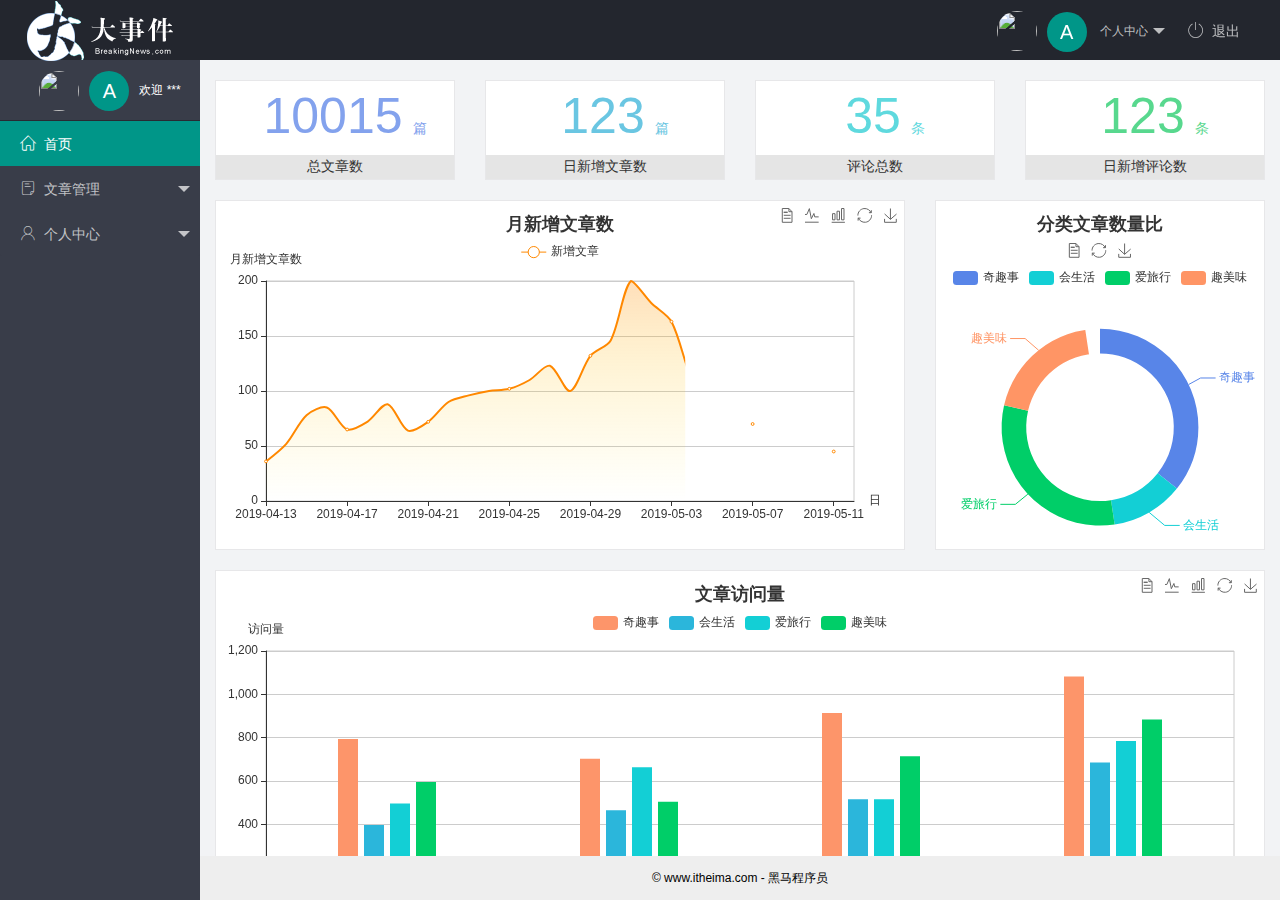
==== index.html @ 4371073e "统一整理提交的" ====
<!DOCTYPE html>
<html lang="en">

<head>
    <meta charset="UTF-8">
    <meta name="viewport" content="width=device-width, initial-scale=1.0">
    <title>后台主页</title>
    <!-- 导入 layui 的样式 -->
    <link rel="stylesheet" href="/assets/lib/layui/css/layui.css">
    <!-- 导入字体图标样式文件 -->
    <link rel="stylesheet" href="/assets/fonts/iconfont.css">
    <!-- 导入自己的样式 -->
    <link rel="stylesheet" href="/assets/css/index.css">
</head>

<body class="layui-layout-body">
    <div class="layui-layout layui-layout-admin">
        <div class="layui-header">
            <div class="layui-logo">
                <img src="/assets/images/logo.png" alt="">
            </div>
            <!-- 头部区域（可配合layui已有的水平导航） -->
            <ul class="layui-nav layui-layout-right">
                <li class="layui-nav-item">
                    <a href="javascript:;" class="useinfo">
                        <img src="http://t.cn/RCzsdCq" class="layui-nav-img"><span class="text-avatar">A</span> 个人中心
                    </a>
                    <dl class="layui-nav-child">
                        <dd><a href="/user/user_info.html" target="fm">基本资料</a></dd>
                        <dd><a href="/user/user_avatar.html" target="fm">更换头像</a></dd>
                        <dd><a href="/user/user_pwd.html" target="fm">重置密码</a></dd>
                    </dl>
                </li>
                <li class="layui-nav-item">
                    <a href="javascript:;" id="btnLogin">
                        <span class="iconfont icon-tuichu
                    "></span>退出</a>
                </li>
            </ul>
        </div>

        <div class="layui-side layui-bg-black">
            <div class="layui-side-scroll">
                <div class="useinfo">
                    <img src="http://t.cn/RCzsdCq" class="layui-nav-img"><span class="text-avatar">A</span><span id="welcome">欢迎 ***</span>
                </div>
                <!-- 左侧导航区域（可配合layui已有的垂直导航） -->
                <ul class="layui-nav layui-nav-tree" lay-shrink="all">
                    <li class="layui-nav-item layui-this">
                        <a href="/home/dashboard.html" target="fm"> <span class="iconfont icon-home
                        "></span>首页</a>
                    </li>
                    <li class="layui-nav-item ">
                        <a class="" href="javascript:;"> <span class="iconfont icon-16
                            "></span>文章管理</a>
                        <dl class="layui-nav-child">
                            <dd><a href="/article/art_cate.html" target="fm"><i class="layui-icon layui-icon-app"></i>文章类别</a></dd>
                            <dd><a href="javascript:;"><i class="layui-icon layui-icon-app"></i>文章列表</a></dd>
                            <dd><a href="javascript:;"><i class="layui-icon layui-icon-app"></i>发布文章</a></dd>
                        </dl>
                    </li>
                    <li class="layui-nav-item">
                        <a href="javascript:;"> <span class="iconfont icon-user
                            "></span>个人中心</a>
                        <dl class="layui-nav-child">
                            <dd><a href="/user/user_info.html" target="fm"><i class="layui-icon layui-icon-app"></i>基本资料</a></dd>
                            <dd><a href="/user/user_avatar.html" target="fm"><i class="layui-icon layui-icon-app"></i>更换头像</a></dd>
                            <dd><a href="/user/user_pwd.html" target="fm"><i class="layui-icon layui-icon-app"></i>重置密码</a></dd>
                        </dl>
                    </li>
                </ul>
            </div>
        </div>

        <div class="layui-body">
            <!-- 内容主体区域 -->
            <iframe name="fm" src="/home/dashboard.html" frameborder="0"></iframe>
        </div>

        <div class="layui-footer">
            <!-- 底部固定区域 -->
            © www.itheima.com - 黑马程序员
        </div>
    </div>

    <!-- 导入 layui 的js文件 -->
    <script src="/assets/lib/layui/layui.all.js"></script>
    <!-- 导入 jqyery 文件 -->
    <script src="/assets/lib/jquery.js"></script>
    <script src="/assets/js/baseAPI.js"></script>
    <!-- 导入自己的 JS 文件 -->
    <script src="/assets/js/index.js"></script>
</body>

</html>
---- assets/lib/layui/css/layui.css ----
/** layui-v2.5.5 MIT License By https://www.layui.com */
 .layui-inline,img{display:inline-block;vertical-align:middle}h1,h2,h3,h4,h5,h6{font-weight:400}.layui-edge,.layui-header,.layui-inline,.layui-main{position:relative}.layui-body,.layui-edge,.layui-elip{overflow:hidden}.layui-btn,.layui-edge,.layui-inline,img{vertical-align:middle}.layui-btn,.layui-disabled,.layui-icon,.layui-unselect{-moz-user-select:none;-webkit-user-select:none;-ms-user-select:none}.layui-elip,.layui-form-checkbox span,.layui-form-pane .layui-form-label{text-overflow:ellipsis;white-space:nowrap}.layui-breadcrumb,.layui-tree-btnGroup{visibility:hidden}blockquote,body,button,dd,div,dl,dt,form,h1,h2,h3,h4,h5,h6,input,li,ol,p,pre,td,textarea,th,ul{margin:0;padding:0;-webkit-tap-highlight-color:rgba(0,0,0,0)}a:active,a:hover{outline:0}img{border:none}li{list-style:none}table{border-collapse:collapse;border-spacing:0}h4,h5,h6{font-size:100%}button,input,optgroup,option,select,textarea{font-family:inherit;font-size:inherit;font-style:inherit;font-weight:inherit;outline:0}pre{white-space:pre-wrap;white-space:-moz-pre-wrap;white-space:-pre-wrap;white-space:-o-pre-wrap;word-wrap:break-word}body{line-height:24px;font:14px Helvetica Neue,Helvetica,PingFang SC,Tahoma,Arial,sans-serif}hr{height:1px;margin:10px 0;border:0;clear:both}a{color:#333;text-decoration:none}a:hover{color:#777}a cite{font-style:normal;*cursor:pointer}.layui-border-box,.layui-border-box *{box-sizing:border-box}.layui-box,.layui-box *{box-sizing:content-box}.layui-clear{clear:both;*zoom:1}.layui-clear:after{content:'\20';clear:both;*zoom:1;display:block;height:0}.layui-inline{*display:inline;*zoom:1}.layui-edge{display:inline-block;width:0;height:0;border-width:6px;border-style:dashed;border-color:transparent}.layui-edge-top{top:-4px;border-bottom-color:#999;border-bottom-style:solid}.layui-edge-right{border-left-color:#999;border-left-style:solid}.layui-edge-bottom{top:2px;border-top-color:#999;border-top-style:solid}.layui-edge-left{border-right-color:#999;border-right-style:solid}.layui-disabled,.layui-disabled:hover{color:#d2d2d2!important;cursor:not-allowed!important}.layui-circle{border-radius:100%}.layui-show{display:block!important}.layui-hide{display:none!important}@font-face{font-family:layui-icon;src:url(../font/iconfont.eot?v=250);src:url(../font/iconfont.eot?v=250#iefix) format('embedded-opentype'),url(../font/iconfont.woff2?v=250) format('woff2'),url(../font/iconfont.woff?v=250) format('woff'),url(../font/iconfont.ttf?v=250) format('truetype'),url(../font/iconfont.svg?v=250#layui-icon) format('svg')}.layui-icon{font-family:layui-icon!important;font-size:16px;font-style:normal;-webkit-font-smoothing:antialiased;-moz-osx-font-smoothing:grayscale}.layui-icon-reply-fill:before{content:"\e611"}.layui-icon-set-fill:before{content:"\e614"}.layui-icon-menu-fill:before{content:"\e60f"}.layui-icon-search:before{content:"\e615"}.layui-icon-share:before{content:"\e641"}.layui-icon-set-sm:before{content:"\e620"}.layui-icon-engine:before{content:"\e628"}.layui-icon-close:before{content:"\1006"}.layui-icon-close-fill:before{content:"\1007"}.layui-icon-chart-screen:before{content:"\e629"}.layui-icon-star:before{content:"\e600"}.layui-icon-circle-dot:before{content:"\e617"}.layui-icon-chat:before{content:"\e606"}.layui-icon-release:before{content:"\e609"}.layui-icon-list:before{content:"\e60a"}.layui-icon-chart:before{content:"\e62c"}.layui-icon-ok-circle:before{content:"\1005"}.layui-icon-layim-theme:before{content:"\e61b"}.layui-icon-table:before{content:"\e62d"}.layui-icon-right:before{content:"\e602"}.layui-icon-left:before{content:"\e603"}.layui-icon-cart-simple:before{content:"\e698"}.layui-icon-face-cry:before{content:"\e69c"}.layui-icon-face-smile:before{content:"\e6af"}.layui-icon-survey:before{content:"\e6b2"}.layui-icon-tree:before{content:"\e62e"}.layui-icon-upload-circle:before{content:"\e62f"}.layui-icon-add-circle:before{content:"\e61f"}.layui-icon-download-circle:before{content:"\e601"}.layui-icon-templeate-1:before{content:"\e630"}.layui-icon-util:before{content:"\e631"}.layui-icon-face-surprised:before{content:"\e664"}.layui-icon-edit:before{content:"\e642"}.layui-icon-speaker:before{content:"\e645"}.layui-icon-down:before{content:"\e61a"}.layui-icon-file:before{content:"\e621"}.layui-icon-layouts:before{content:"\e632"}.layui-icon-rate-half:before{content:"\e6c9"}.layui-icon-add-circle-fine:before{content:"\e608"}.layui-icon-prev-circle:before{content:"\e633"}.layui-icon-read:before{content:"\e705"}.layui-icon-404:before{content:"\e61c"}.layui-icon-carousel:before{content:"\e634"}.layui-icon-help:before{content:"\e607"}.layui-icon-code-circle:before{content:"\e635"}.layui-icon-water:before{content:"\e636"}.layui-icon-username:before{content:"\e66f"}.layui-icon-find-fill:before{content:"\e670"}.layui-icon-about:before{content:"\e60b"}.layui-icon-location:before{content:"\e715"}.layui-icon-up:before{content:"\e619"}.layui-icon-pause:before{content:"\e651"}.layui-icon-date:before{content:"\e637"}.layui-icon-layim-uploadfile:before{content:"\e61d"}.layui-icon-delete:before{content:"\e640"}.layui-icon-play:before{content:"\e652"}.layui-icon-top:before{content:"\e604"}.layui-icon-friends:before{content:"\e612"}.layui-icon-refresh-3:before{content:"\e9aa"}.layui-icon-ok:before{content:"\e605"}.layui-icon-layer:before{content:"\e638"}.layui-icon-face-smile-fine:before{content:"\e60c"}.layui-icon-dollar:before{content:"\e659"}.layui-icon-group:before{content:"\e613"}.layui-icon-layim-download:before{content:"\e61e"}.layui-icon-picture-fine:before{content:"\e60d"}.layui-icon-link:before{content:"\e64c"}.layui-icon-diamond:before{content:"\e735"}.layui-icon-log:before{content:"\e60e"}.layui-icon-rate-solid:before{content:"\e67a"}.layui-icon-fonts-del:before{content:"\e64f"}.layui-icon-unlink:before{content:"\e64d"}.layui-icon-fonts-clear:before{content:"\e639"}.layui-icon-triangle-r:before{content:"\e623"}.layui-icon-circle:before{content:"\e63f"}.layui-icon-radio:before{content:"\e643"}.layui-icon-align-center:before{content:"\e647"}.layui-icon-align-right:before{content:"\e648"}.layui-icon-align-left:before{content:"\e649"}.layui-icon-loading-1:before{content:"\e63e"}.layui-icon-return:before{content:"\e65c"}.layui-icon-fonts-strong:before{content:"\e62b"}.layui-icon-upload:before{content:"\e67c"}.layui-icon-dialogue:before{content:"\e63a"}.layui-icon-video:before{content:"\e6ed"}.layui-icon-headset:before{content:"\e6fc"}.layui-icon-cellphone-fine:before{content:"\e63b"}.layui-icon-add-1:before{content:"\e654"}.layui-icon-face-smile-b:before{content:"\e650"}.layui-icon-fonts-html:before{content:"\e64b"}.layui-icon-form:before{content:"\e63c"}.layui-icon-cart:before{content:"\e657"}.layui-icon-camera-fill:before{content:"\e65d"}.layui-icon-tabs:before{content:"\e62a"}.layui-icon-fonts-code:before{content:"\e64e"}.layui-icon-fire:before{content:"\e756"}.layui-icon-set:before{content:"\e716"}.layui-icon-fonts-u:before{content:"\e646"}.layui-icon-triangle-d:before{content:"\e625"}.layui-icon-tips:before{content:"\e702"}.layui-icon-picture:before{content:"\e64a"}.layui-icon-more-vertical:before{content:"\e671"}.layui-icon-flag:before{content:"\e66c"}.layui-icon-loading:before{content:"\e63d"}.layui-icon-fonts-i:before{content:"\e644"}.layui-icon-refresh-1:before{content:"\e666"}.layui-icon-rmb:before{content:"\e65e"}.layui-icon-home:before{content:"\e68e"}.layui-icon-user:before{content:"\e770"}.layui-icon-notice:before{content:"\e667"}.layui-icon-login-weibo:before{content:"\e675"}.layui-icon-voice:before{content:"\e688"}.layui-icon-upload-drag:before{content:"\e681"}.layui-icon-login-qq:before{content:"\e676"}.layui-icon-snowflake:before{content:"\e6b1"}.layui-icon-file-b:before{content:"\e655"}.layui-icon-template:before{content:"\e663"}.layui-icon-auz:before{content:"\e672"}.layui-icon-console:before{content:"\e665"}.layui-icon-app:before{content:"\e653"}.layui-icon-prev:before{content:"\e65a"}.layui-icon-website:before{content:"\e7ae"}.layui-icon-next:before{content:"\e65b"}.layui-icon-component:before{content:"\e857"}.layui-icon-more:before{content:"\e65f"}.layui-icon-login-wechat:before{content:"\e677"}.layui-icon-shrink-right:before{content:"\e668"}.layui-icon-spread-left:before{content:"\e66b"}.layui-icon-camera:before{content:"\e660"}.layui-icon-note:before{content:"\e66e"}.layui-icon-refresh:before{content:"\e669"}.layui-icon-female:before{content:"\e661"}.layui-icon-male:before{content:"\e662"}.layui-icon-password:before{content:"\e673"}.layui-icon-senior:before{content:"\e674"}.layui-icon-theme:before{content:"\e66a"}.layui-icon-tread:before{content:"\e6c5"}.layui-icon-praise:before{content:"\e6c6"}.layui-icon-star-fill:before{content:"\e658"}.layui-icon-rate:before{content:"\e67b"}.layui-icon-template-1:before{content:"\e656"}.layui-icon-vercode:before{content:"\e679"}.layui-icon-cellphone:before{content:"\e678"}.layui-icon-screen-full:before{content:"\e622"}.layui-icon-screen-restore:before{content:"\e758"}.layui-icon-cols:before{content:"\e610"}.layui-icon-export:before{content:"\e67d"}.layui-icon-print:before{content:"\e66d"}.layui-icon-slider:before{content:"\e714"}.layui-icon-addition:before{content:"\e624"}.layui-icon-subtraction:before{content:"\e67e"}.layui-icon-service:before{content:"\e626"}.layui-icon-transfer:before{content:"\e691"}.layui-main{width:1140px;margin:0 auto}.layui-header{z-index:1000;height:60px}.layui-header a:hover{transition:all .5s;-webkit-transition:all .5s}.layui-side{position:fixed;left:0;top:0;bottom:0;z-index:999;width:200px;overflow-x:hidden}.layui-side-scroll{position:relative;width:220px;height:100%;overflow-x:hidden}.layui-body{position:absolute;left:200px;right:0;top:0;bottom:0;z-index:998;width:auto;overflow-y:auto;box-sizing:border-box}.layui-layout-body{overflow:hidden}.layui-layout-admin .layui-header{background-color:#23262E}.layui-layout-admin .layui-side{top:60px;width:200px;overflow-x:hidden}.layui-layout-admin .layui-body{position:fixed;top:60px;bottom:44px}.layui-layout-admin .layui-main{width:auto;margin:0 15px}.layui-layout-admin .layui-footer{position:fixed;left:200px;right:0;bottom:0;height:44px;line-height:44px;padding:0 15px;background-color:#eee}.layui-layout-admin .layui-logo{position:absolute;left:0;top:0;width:200px;height:100%;line-height:60px;text-align:center;color:#009688;font-size:16px}.layui-layout-admin .layui-header .layui-nav{background:0 0}.layui-layout-left{position:absolute!important;left:200px;top:0}.layui-layout-right{position:absolute!important;right:0;top:0}.layui-container{position:relative;margin:0 auto;padding:0 15px;box-sizing:border-box}.layui-fluid{position:relative;margin:0 auto;padding:0 15px}.layui-row:after,.layui-row:before{content:'';display:block;clear:both}.layui-col-lg1,.layui-col-lg10,.layui-col-lg11,.layui-col-lg12,.layui-col-lg2,.layui-col-lg3,.layui-col-lg4,.layui-col-lg5,.layui-col-lg6,.layui-col-lg7,.layui-col-lg8,.layui-col-lg9,.layui-col-md1,.layui-col-md10,.layui-col-md11,.layui-col-md12,.layui-col-md2,.layui-col-md3,.layui-col-md4,.layui-col-md5,.layui-col-md6,.layui-col-md7,.layui-col-md8,.layui-col-md9,.layui-col-sm1,.layui-col-sm10,.layui-col-sm11,.layui-col-sm12,.layui-col-sm2,.layui-col-sm3,.layui-col-sm4,.layui-col-sm5,.layui-col-sm6,.layui-col-sm7,.layui-col-sm8,.layui-col-sm9,.layui-col-xs1,.layui-col-xs10,.layui-col-xs11,.layui-col-xs12,.layui-col-xs2,.layui-col-xs3,.layui-col-xs4,.layui-col-xs5,.layui-col-xs6,.layui-col-xs7,.layui-col-xs8,.layui-col-xs9{position:relative;display:block;box-sizing:border-box}.layui-col-xs1,.layui-col-xs10,.layui-col-xs11,.layui-col-xs12,.layui-col-xs2,.layui-col-xs3,.layui-col-xs4,.layui-col-xs5,.layui-col-xs6,.layui-col-xs7,.layui-col-xs8,.layui-col-xs9{float:left}.layui-col-xs1{width:8.33333333%}.layui-col-xs2{width:16.66666667%}.layui-col-xs3{width:25%}.layui-col-xs4{width:33.33333333%}.layui-col-xs5{width:41.66666667%}.layui-col-xs6{width:50%}.layui-col-xs7{width:58.33333333%}.layui-col-xs8{width:66.66666667%}.layui-col-xs9{width:75%}.layui-col-xs10{width:83.33333333%}.layui-col-xs11{width:91.66666667%}.layui-col-xs12{width:100%}.layui-col-xs-offset1{margin-left:8.33333333%}.layui-col-xs-offset2{margin-left:16.66666667%}.layui-col-xs-offset3{margin-left:25%}.layui-col-xs-offset4{margin-left:33.33333333%}.layui-col-xs-offset5{margin-left:41.66666667%}.layui-col-xs-offset6{margin-left:50%}.layui-col-xs-offset7{margin-left:58.33333333%}.layui-col-xs-offset8{margin-left:66.66666667%}.layui-col-xs-offset9{margin-left:75%}.layui-col-xs-offset10{margin-left:83.33333333%}.layui-col-xs-offset11{margin-left:91.66666667%}.layui-col-xs-offset12{margin-left:100%}@media screen and (max-width:768px){.layui-hide-xs{display:none!important}.layui-show-xs-block{display:block!important}.layui-show-xs-inline{display:inline!important}.layui-show-xs-inline-block{display:inline-block!important}}@media screen and (min-width:768px){.layui-container{width:750px}.layui-hide-sm{display:none!important}.layui-show-sm-block{display:block!important}.layui-show-sm-inline{display:inline!important}.layui-show-sm-inline-block{display:inline-block!important}.layui-col-sm1,.layui-col-sm10,.layui-col-sm11,.layui-col-sm12,.layui-col-sm2,.layui-col-sm3,.layui-col-sm4,.layui-col-sm5,.layui-col-sm6,.layui-col-sm7,.layui-col-sm8,.layui-col-sm9{float:left}.layui-col-sm1{width:8.33333333%}.layui-col-sm2{width:16.66666667%}.layui-col-sm3{width:25%}.layui-col-sm4{width:33.33333333%}.layui-col-sm5{width:41.66666667%}.layui-col-sm6{width:50%}.layui-col-sm7{width:58.33333333%}.layui-col-sm8{width:66.66666667%}.layui-col-sm9{width:75%}.layui-col-sm10{width:83.33333333%}.layui-col-sm11{width:91.66666667%}.layui-col-sm12{width:100%}.layui-col-sm-offset1{margin-left:8.33333333%}.layui-col-sm-offset2{margin-left:16.66666667%}.layui-col-sm-offset3{margin-left:25%}.layui-col-sm-offset4{margin-left:33.33333333%}.layui-col-sm-offset5{margin-left:41.66666667%}.layui-col-sm-offset6{margin-left:50%}.layui-col-sm-offset7{margin-left:58.33333333%}.layui-col-sm-offset8{margin-left:66.66666667%}.layui-col-sm-offset9{margin-left:75%}.layui-col-sm-offset10{margin-left:83.33333333%}.layui-col-sm-offset11{margin-left:91.66666667%}.layui-col-sm-offset12{margin-left:100%}}@media screen and (min-width:992px){.layui-container{width:970px}.layui-hide-md{display:none!important}.layui-show-md-block{display:block!important}.layui-show-md-inline{display:inline!important}.layui-show-md-inline-block{display:inline-block!important}.layui-col-md1,.layui-col-md10,.layui-col-md11,.layui-col-md12,.layui-col-md2,.layui-col-md3,.layui-col-md4,.layui-col-md5,.layui-col-md6,.layui-col-md7,.layui-col-md8,.layui-col-md9{float:left}.layui-col-md1{width:8.33333333%}.layui-col-md2{width:16.66666667%}.layui-col-md3{width:25%}.layui-col-md4{width:33.33333333%}.layui-col-md5{width:41.66666667%}.layui-col-md6{width:50%}.layui-col-md7{width:58.33333333%}.layui-col-md8{width:66.66666667%}.layui-col-md9{width:75%}.layui-col-md10{width:83.33333333%}.layui-col-md11{width:91.66666667%}.layui-col-md12{width:100%}.layui-col-md-offset1{margin-left:8.33333333%}.layui-col-md-offset2{margin-left:16.66666667%}.layui-col-md-offset3{margin-left:25%}.layui-col-md-offset4{margin-left:33.33333333%}.layui-col-md-offset5{margin-left:41.66666667%}.layui-col-md-offset6{margin-left:50%}.layui-col-md-offset7{margin-left:58.33333333%}.layui-col-md-offset8{margin-left:66.66666667%}.layui-col-md-offset9{margin-left:75%}.layui-col-md-offset10{margin-left:83.33333333%}.layui-col-md-offset11{margin-left:91.66666667%}.layui-col-md-offset12{margin-left:100%}}@media screen and (min-width:1200px){.layui-container{width:1170px}.layui-hide-lg{display:none!important}.layui-show-lg-block{display:block!important}.layui-show-lg-inline{display:inline!important}.layui-show-lg-inline-block{display:inline-block!important}.layui-col-lg1,.layui-col-lg10,.layui-col-lg11,.layui-col-lg12,.layui-col-lg2,.layui-col-lg3,.layui-col-lg4,.layui-col-lg5,.layui-col-lg6,.layui-col-lg7,.layui-col-lg8,.layui-col-lg9{float:left}.layui-col-lg1{width:8.33333333%}.layui-col-lg2{width:16.66666667%}.layui-col-lg3{width:25%}.layui-col-lg4{width:33.33333333%}.layui-col-lg5{width:41.66666667%}.layui-col-lg6{width:50%}.layui-col-lg7{width:58.33333333%}.layui-col-lg8{width:66.66666667%}.layui-col-lg9{width:75%}.layui-col-lg10{width:83.33333333%}.layui-col-lg11{width:91.66666667%}.layui-col-lg12{width:100%}.layui-col-lg-offset1{margin-left:8.33333333%}.layui-col-lg-offset2{margin-left:16.66666667%}.layui-col-lg-offset3{margin-left:25%}.layui-col-lg-offset4{margin-left:33.33333333%}.layui-col-lg-offset5{margin-left:41.66666667%}.layui-col-lg-offset6{margin-left:50%}.layui-col-lg-offset7{margin-left:58.33333333%}.layui-col-lg-offset8{margin-left:66.66666667%}.layui-col-lg-offset9{margin-left:75%}.layui-col-lg-offset10{margin-left:83.33333333%}.layui-col-lg-offset11{margin-left:91.66666667%}.layui-col-lg-offset12{margin-left:100%}}.layui-col-space1{margin:-.5px}.layui-col-space1>*{padding:.5px}.layui-col-space3{margin:-1.5px}.layui-col-space3>*{padding:1.5px}.layui-col-space5{margin:-2.5px}.layui-col-space5>*{padding:2.5px}.layui-col-space8{margin:-3.5px}.layui-col-space8>*{padding:3.5px}.layui-col-space10{margin:-5px}.layui-col-space10>*{padding:5px}.layui-col-space12{margin:-6px}.layui-col-space12>*{padding:6px}.layui-col-space15{margin:-7.5px}.layui-col-space15>*{padding:7.5px}.layui-col-space18{margin:-9px}.layui-col-space18>*{padding:9px}.layui-col-space20{margin:-10px}.layui-col-space20>*{padding:10px}.layui-col-space22{margin:-11px}.layui-col-space22>*{padding:11px}.layui-col-space25{margin:-12.5px}.layui-col-space25>*{padding:12.5px}.layui-col-space30{margin:-15px}.layui-col-space30>*{padding:15px}.layui-btn,.layui-input,.layui-select,.layui-textarea,.layui-upload-button{outline:0;-webkit-appearance:none;transition:all .3s;-webkit-transition:all .3s;box-sizing:border-box}.layui-elem-quote{margin-bottom:10px;padding:15px;line-height:22px;border-left:5px solid #009688;border-radius:0 2px 2px 0;background-color:#f2f2f2}.layui-quote-nm{border-style:solid;border-width:1px 1px 1px 5px;background:0 0}.layui-elem-field{margin-bottom:10px;padding:0;border-width:1px;border-style:solid}.layui-elem-field legend{margin-left:20px;padding:0 10px;font-size:20px;font-weight:300}.layui-field-title{margin:10px 0 20px;border-width:1px 0 0}.layui-field-box{padding:10px 15px}.layui-field-title .layui-field-box{padding:10px 0}.layui-progress{position:relative;height:6px;border-radius:20px;background-color:#e2e2e2}.layui-progress-bar{position:absolute;left:0;top:0;width:0;max-width:100%;height:6px;border-radius:20px;text-align:right;background-color:#5FB878;transition:all .3s;-webkit-transition:all .3s}.layui-progress-big,.layui-progress-big .layui-progress-bar{height:18px;line-height:18px}.layui-progress-text{position:relative;top:-20px;line-height:18px;font-size:12px;color:#666}.layui-progress-big .layui-progress-text{position:static;padding:0 10px;color:#fff}.layui-collapse{border-width:1px;border-style:solid;border-radius:2px}.layui-colla-content,.layui-colla-item{border-top-width:1px;border-top-style:solid}.layui-colla-item:first-child{border-top:none}.layui-colla-title{position:relative;height:42px;line-height:42px;padding:0 15px 0 35px;color:#333;background-color:#f2f2f2;cursor:pointer;font-size:14px;overflow:hidden}.layui-colla-content{display:none;padding:10px 15px;line-height:22px;color:#666}.layui-colla-icon{position:absolute;left:15px;top:0;font-size:14px}.layui-card{margin-bottom:15px;border-radius:2px;background-color:#fff;box-shadow:0 1px 2px 0 rgba(0,0,0,.05)}.layui-card:last-child{margin-bottom:0}.layui-card-header{position:relative;height:42px;line-height:42px;padding:0 15px;border-bottom:1px solid #f6f6f6;color:#333;border-radius:2px 2px 0 0;font-size:14px}.layui-bg-black,.layui-bg-blue,.layui-bg-cyan,.layui-bg-green,.layui-bg-orange,.layui-bg-red{color:#fff!important}.layui-card-body{position:relative;padding:10px 15px;line-height:24px}.layui-card-body[pad15]{padding:15px}.layui-card-body[pad20]{padding:20px}.layui-card-body .layui-table{margin:5px 0}.layui-card .layui-tab{margin:0}.layui-panel-window{position:relative;padding:15px;border-radius:0;border-top:5px solid #E6E6E6;background-color:#fff}.layui-auxiliar-moving{position:fixed;left:0;right:0;top:0;bottom:0;width:100%;height:100%;background:0 0;z-index:9999999999}.layui-form-label,.layui-form-mid,.layui-form-select,.layui-input-block,.layui-input-inline,.layui-textarea{position:relative}.layui-bg-red{background-color:#FF5722!important}.layui-bg-orange{background-color:#FFB800!important}.layui-bg-green{background-color:#009688!important}.layui-bg-cyan{background-color:#2F4056!important}.layui-bg-blue{background-color:#1E9FFF!important}.layui-bg-black{background-color:#393D49!important}.layui-bg-gray{background-color:#eee!important;color:#666!important}.layui-badge-rim,.layui-colla-content,.layui-colla-item,.layui-collapse,.layui-elem-field,.layui-form-pane .layui-form-item[pane],.layui-form-pane .layui-form-label,.layui-input,.layui-layedit,.layui-layedit-tool,.layui-quote-nm,.layui-select,.layui-tab-bar,.layui-tab-card,.layui-tab-title,.layui-tab-title .layui-this:after,.layui-textarea{border-color:#e6e6e6}.layui-timeline-item:before,hr{background-color:#e6e6e6}.layui-text{line-height:22px;font-size:14px;color:#666}.layui-text h1,.layui-text h2,.layui-text h3{font-weight:500;color:#333}.layui-text h1{font-size:30px}.layui-text h2{font-size:24px}.layui-text h3{font-size:18px}.layui-text a:not(.layui-btn){color:#01AAED}.layui-text a:not(.layui-btn):hover{text-decoration:underline}.layui-text ul{padding:5px 0 5px 15px}.layui-text ul li{margin-top:5px;list-style-type:disc}.layui-text em,.layui-word-aux{color:#999!important;padding:0 5px!important}.layui-btn{display:inline-block;height:38px;line-height:38px;padding:0 18px;background-color:#009688;color:#fff;white-space:nowrap;text-align:center;font-size:14px;border:none;border-radius:2px;cursor:pointer}.layui-btn:hover{opacity:.8;filter:alpha(opacity=80);color:#fff}.layui-btn:active{opacity:1;filter:alpha(opacity=100)}.layui-btn+.layui-btn{margin-left:10px}.layui-btn-container{font-size:0}.layui-btn-container .layui-btn{margin-right:10px;margin-bottom:10px}.layui-btn-container .layui-btn+.layui-btn{margin-left:0}.layui-table .layui-btn-container .layui-btn{margin-bottom:9px}.layui-btn-radius{border-radius:100px}.layui-btn .layui-icon{margin-right:3px;font-size:18px;vertical-align:bottom;vertical-align:middle\9}.layui-btn-primary{border:1px solid #C9C9C9;background-color:#fff;color:#555}.layui-btn-primary:hover{border-color:#009688;color:#333}.layui-btn-normal{background-color:#1E9FFF}.layui-btn-warm{background-color:#FFB800}.layui-btn-danger{background-color:#FF5722}.layui-btn-checked{background-color:#5FB878}.layui-btn-disabled,.layui-btn-disabled:active,.layui-btn-disabled:hover{border:1px solid #e6e6e6;background-color:#FBFBFB;color:#C9C9C9;cursor:not-allowed;opacity:1}.layui-btn-lg{height:44px;line-height:44px;padding:0 25px;font-size:16px}.layui-btn-sm{height:30px;line-height:30px;padding:0 10px;font-size:12px}.layui-btn-sm i{font-size:16px!important}.layui-btn-xs{height:22px;line-height:22px;padding:0 5px;font-size:12px}.layui-btn-xs i{font-size:14px!important}.layui-btn-group{display:inline-block;vertical-align:middle;font-size:0}.layui-btn-group .layui-btn{margin-left:0!important;margin-right:0!important;border-left:1px solid rgba(255,255,255,.5);border-radius:0}.layui-btn-group .layui-btn-primary{border-left:none}.layui-btn-group .layui-btn-primary:hover{border-color:#C9C9C9;color:#009688}.layui-btn-group .layui-btn:first-child{border-left:none;border-radius:2px 0 0 2px}.layui-btn-group .layui-btn-primary:first-child{border-left:1px solid #c9c9c9}.layui-btn-group .layui-btn:last-child{border-radius:0 2px 2px 0}.layui-btn-group .layui-btn+.layui-btn{margin-left:0}.layui-btn-group+.layui-btn-group{margin-left:10px}.layui-btn-fluid{width:100%}.layui-input,.layui-select,.layui-textarea{height:38px;line-height:1.3;line-height:38px\9;border-width:1px;border-style:solid;background-color:#fff;border-radius:2px}.layui-input::-webkit-input-placeholder,.layui-select::-webkit-input-placeholder,.layui-textarea::-webkit-input-placeholder{line-height:1.3}.layui-input,.layui-textarea{display:block;width:100%;padding-left:10px}.layui-input:hover,.layui-textarea:hover{border-color:#D2D2D2!important}.layui-input:focus,.layui-textarea:focus{border-color:#C9C9C9!important}.layui-textarea{min-height:100px;height:auto;line-height:20px;padding:6px 10px;resize:vertical}.layui-select{padding:0 10px}.layui-form input[type=checkbox],.layui-form input[type=radio],.layui-form select{display:none}.layui-form [lay-ignore]{display:initial}.layui-form-item{margin-bottom:15px;clear:both;*zoom:1}.layui-form-item:after{content:'\20';clear:both;*zoom:1;display:block;height:0}.layui-form-label{float:left;display:block;padding:9px 15px;width:80px;font-weight:400;line-height:20px;text-align:right}.layui-form-label-col{display:block;float:none;padding:9px 0;line-height:20px;text-align:left}.layui-form-item .layui-inline{margin-bottom:5px;margin-right:10px}.layui-input-block{margin-left:110px;min-height:36px}.layui-input-inline{display:inline-block;vertical-align:middle}.layui-form-item .layui-input-inline{float:left;width:190px;margin-right:10px}.layui-form-text .layui-input-inline{width:auto}.layui-form-mid{float:left;display:block;padding:9px 0!important;line-height:20px;margin-right:10px}.layui-form-danger+.layui-form-select .layui-input,.layui-form-danger:focus{border-color:#FF5722!important}.layui-form-select .layui-input{padding-right:30px;cursor:pointer}.layui-form-select .layui-edge{position:absolute;right:10px;top:50%;margin-top:-3px;cursor:pointer;border-width:6px;border-top-color:#c2c2c2;border-top-style:solid;transition:all .3s;-webkit-transition:all .3s}.layui-form-select dl{display:none;position:absolute;left:0;top:42px;padding:5px 0;z-index:899;min-width:100%;border:1px solid #d2d2d2;max-height:300px;overflow-y:auto;background-color:#fff;border-radius:2px;box-shadow:0 2px 4px rgba(0,0,0,.12);box-sizing:border-box}.layui-form-select dl dd,.layui-form-select dl dt{padding:0 10px;line-height:36px;white-space:nowrap;overflow:hidden;text-overflow:ellipsis}.layui-form-select dl dt{font-size:12px;color:#999}.layui-form-select dl dd{cursor:pointer}.layui-form-select dl dd:hover{background-color:#f2f2f2;-webkit-transition:.5s all;transition:.5s all}.layui-form-select .layui-select-group dd{padding-left:20px}.layui-form-select dl dd.layui-select-tips{padding-left:10px!important;color:#999}.layui-form-select dl dd.layui-this{background-color:#5FB878;color:#fff}.layui-form-checkbox,.layui-form-select dl dd.layui-disabled{background-color:#fff}.layui-form-selected dl{display:block}.layui-form-checkbox,.layui-form-checkbox *,.layui-form-switch{display:inline-block;vertical-align:middle}.layui-form-selected .layui-edge{margin-top:-9px;-webkit-transform:rotate(180deg);transform:rotate(180deg);margin-top:-3px\9}:root .layui-form-selected .layui-edge{margin-top:-9px\0/IE9}.layui-form-selectup dl{top:auto;bottom:42px}.layui-select-none{margin:5px 0;text-align:center;color:#999}.layui-select-disabled .layui-disabled{border-color:#eee!important}.layui-select-disabled .layui-edge{border-top-color:#d2d2d2}.layui-form-checkbox{position:relative;height:30px;line-height:30px;margin-right:10px;padding-right:30px;cursor:pointer;font-size:0;-webkit-transition:.1s linear;transition:.1s linear;box-sizing:border-box}.layui-form-checkbox span{padding:0 10px;height:100%;font-size:14px;border-radius:2px 0 0 2px;background-color:#d2d2d2;color:#fff;overflow:hidden}.layui-form-checkbox:hover span{background-color:#c2c2c2}.layui-form-checkbox i{position:absolute;right:0;top:0;width:30px;height:28px;border:1px solid #d2d2d2;border-left:none;border-radius:0 2px 2px 0;color:#fff;font-size:20px;text-align:center}.layui-form-checkbox:hover i{border-color:#c2c2c2;color:#c2c2c2}.layui-form-checked,.layui-form-checked:hover{border-color:#5FB878}.layui-form-checked span,.layui-form-checked:hover span{background-color:#5FB878}.layui-form-checked i,.layui-form-checked:hover i{color:#5FB878}.layui-form-item .layui-form-checkbox{margin-top:4px}.layui-form-checkbox[lay-skin=primary]{height:auto!important;line-height:normal!important;min-width:18px;min-height:18px;border:none!important;margin-right:0;padding-left:28px;padding-right:0;background:0 0}.layui-form-checkbox[lay-skin=primary] span{padding-left:0;padding-right:15px;line-height:18px;background:0 0;color:#666}.layui-form-checkbox[lay-skin=primary] i{right:auto;left:0;width:16px;height:16px;line-height:16px;border:1px solid #d2d2d2;font-size:12px;border-radius:2px;background-color:#fff;-webkit-transition:.1s linear;transition:.1s linear}.layui-form-checkbox[lay-skin=primary]:hover i{border-color:#5FB878;color:#fff}.layui-form-checked[lay-skin=primary] i{border-color:#5FB878!important;background-color:#5FB878;color:#fff}.layui-checkbox-disbaled[lay-skin=primary] span{background:0 0!important;color:#c2c2c2}.layui-checkbox-disbaled[lay-skin=primary]:hover i{border-color:#d2d2d2}.layui-form-item .layui-form-checkbox[lay-skin=primary]{margin-top:10px}.layui-form-switch{position:relative;height:22px;line-height:22px;min-width:35px;padding:0 5px;margin-top:8px;border:1px solid #d2d2d2;border-radius:20px;cursor:pointer;background-color:#fff;-webkit-transition:.1s linear;transition:.1s linear}.layui-form-switch i{position:absolute;left:5px;top:3px;width:16px;height:16px;border-radius:20px;background-color:#d2d2d2;-webkit-transition:.1s linear;transition:.1s linear}.layui-form-switch em{position:relative;top:0;width:25px;margin-left:21px;padding:0!important;text-align:center!important;color:#999!important;font-style:normal!important;font-size:12px}.layui-form-onswitch{border-color:#5FB878;background-color:#5FB878}.layui-checkbox-disbaled,.layui-checkbox-disbaled i{border-color:#e2e2e2!important}.layui-form-onswitch i{left:100%;margin-left:-21px;background-color:#fff}.layui-form-onswitch em{margin-left:5px;margin-right:21px;color:#fff!important}.layui-checkbox-disbaled span{background-color:#e2e2e2!important}.layui-checkbox-disbaled:hover i{color:#fff!important}[lay-radio]{display:none}.layui-form-radio,.layui-form-radio *{display:inline-block;vertical-align:middle}.layui-form-radio{line-height:28px;margin:6px 10px 0 0;padding-right:10px;cursor:pointer;font-size:0}.layui-form-radio *{font-size:14px}.layui-form-radio>i{margin-right:8px;font-size:22px;color:#c2c2c2}.layui-form-radio>i:hover,.layui-form-radioed>i{color:#5FB878}.layui-radio-disbaled>i{color:#e2e2e2!important}.layui-form-pane .layui-form-label{width:110px;padding:8px 15px;height:38px;line-height:20px;border-width:1px;border-style:solid;border-radius:2px 0 0 2px;text-align:center;background-color:#FBFBFB;overflow:hidden;box-sizing:border-box}.layui-form-pane .layui-input-inline{margin-left:-1px}.layui-form-pane .layui-input-block{margin-left:110px;left:-1px}.layui-form-pane .layui-input{border-radius:0 2px 2px 0}.layui-form-pane .layui-form-text .layui-form-label{float:none;width:100%;border-radius:2px;box-sizing:border-box;text-align:left}.layui-form-pane .layui-form-text .layui-input-inline{display:block;margin:0;top:-1px;clear:both}.layui-form-pane .layui-form-text .layui-input-block{margin:0;left:0;top:-1px}.layui-form-pane .layui-form-text .layui-textarea{min-height:100px;border-radius:0 0 2px 2px}.layui-form-pane .layui-form-checkbox{margin:4px 0 4px 10px}.layui-form-pane .layui-form-radio,.layui-form-pane .layui-form-switch{margin-top:6px;margin-left:10px}.layui-form-pane .layui-form-item[pane]{position:relative;border-width:1px;border-style:solid}.layui-form-pane .layui-form-item[pane] .layui-form-label{position:absolute;left:0;top:0;height:100%;border-width:0 1px 0 0}.layui-form-pane .layui-form-item[pane] .layui-input-inline{margin-left:110px}@media screen and (max-width:450px){.layui-form-item .layui-form-label{text-overflow:ellipsis;overflow:hidden;white-space:nowrap}.layui-form-item .layui-inline{display:block;margin-right:0;margin-bottom:20px;clear:both}.layui-form-item .layui-inline:after{content:'\20';clear:both;display:block;height:0}.layui-form-item .layui-input-inline{display:block;float:none;left:-3px;width:auto;margin:0 0 10px 112px}.layui-form-item .layui-input-inline+.layui-form-mid{margin-left:110px;top:-5px;padding:0}.layui-form-item .layui-form-checkbox{margin-right:5px;margin-bottom:5px}}.layui-layedit{border-width:1px;border-style:solid;border-radius:2px}.layui-layedit-tool{padding:3px 5px;border-bottom-width:1px;border-bottom-style:solid;font-size:0}.layedit-tool-fixed{position:fixed;top:0;border-top:1px solid #e2e2e2}.layui-layedit-tool .layedit-tool-mid,.layui-layedit-tool .layui-icon{display:inline-block;vertical-align:middle;text-align:center;font-size:14px}.layui-layedit-tool .layui-icon{position:relative;width:32px;height:30px;line-height:30px;margin:3px 5px;color:#777;cursor:pointer;border-radius:2px}.layui-layedit-tool .layui-icon:hover{color:#393D49}.layui-layedit-tool .layui-icon:active{color:#000}.layui-layedit-tool .layedit-tool-active{background-color:#e2e2e2;color:#000}.layui-layedit-tool .layui-disabled,.layui-layedit-tool .layui-disabled:hover{color:#d2d2d2;cursor:not-allowed}.layui-layedit-tool .layedit-tool-mid{width:1px;height:18px;margin:0 10px;background-color:#d2d2d2}.layedit-tool-html{width:50px!important;font-size:30px!important}.layedit-tool-b,.layedit-tool-code,.layedit-tool-help{font-size:16px!important}.layedit-tool-d,.layedit-tool-face,.layedit-tool-image,.layedit-tool-unlink{font-size:18px!important}.layedit-tool-image input{position:absolute;font-size:0;left:0;top:0;width:100%;height:100%;opacity:.01;filter:Alpha(opacity=1);cursor:pointer}.layui-layedit-iframe iframe{display:block;width:100%}#LAY_layedit_code{overflow:hidden}.layui-laypage{display:inline-block;*display:inline;*zoom:1;vertical-align:middle;margin:10px 0;font-size:0}.layui-laypage>a:first-child,.layui-laypage>a:first-child em{border-radius:2px 0 0 2px}.layui-laypage>a:last-child,.layui-laypage>a:last-child em{border-radius:0 2px 2px 0}.layui-laypage>:first-child{margin-left:0!important}.layui-laypage>:last-child{margin-right:0!important}.layui-laypage a,.layui-laypage button,.layui-laypage input,.layui-laypage select,.layui-laypage span{border:1px solid #e2e2e2}.layui-laypage a,.layui-laypage span{display:inline-block;*display:inline;*zoom:1;vertical-align:middle;padding:0 15px;height:28px;line-height:28px;margin:0 -1px 5px 0;background-color:#fff;color:#333;font-size:12px}.layui-flow-more a *,.layui-laypage input,.layui-table-view select[lay-ignore]{display:inline-block}.layui-laypage a:hover{color:#009688}.layui-laypage em{font-style:normal}.layui-laypage .layui-laypage-spr{color:#999;font-weight:700}.layui-laypage a{text-decoration:none}.layui-laypage .layui-laypage-curr{position:relative}.layui-laypage .layui-laypage-curr em{position:relative;color:#fff}.layui-laypage .layui-laypage-curr .layui-laypage-em{position:absolute;left:-1px;top:-1px;padding:1px;width:100%;height:100%;background-color:#009688}.layui-laypage-em{border-radius:2px}.layui-laypage-next em,.layui-laypage-prev em{font-family:Sim sun;font-size:16px}.layui-laypage .layui-laypage-count,.layui-laypage .layui-laypage-limits,.layui-laypage .layui-laypage-refresh,.layui-laypage .layui-laypage-skip{margin-left:10px;margin-right:10px;padding:0;border:none}.layui-laypage .layui-laypage-limits,.layui-laypage .layui-laypage-refresh{vertical-align:top}.layui-laypage .layui-laypage-refresh i{font-size:18px;cursor:pointer}.layui-laypage select{height:22px;padding:3px;border-radius:2px;cursor:pointer}.layui-laypage .layui-laypage-skip{height:30px;line-height:30px;color:#999}.layui-laypage button,.layui-laypage input{height:30px;line-height:30px;border-radius:2px;vertical-align:top;background-color:#fff;box-sizing:border-box}.layui-laypage input{width:40px;margin:0 10px;padding:0 3px;text-align:center}.layui-laypage input:focus,.layui-laypage select:focus{border-color:#009688!important}.layui-laypage button{margin-left:10px;padding:0 10px;cursor:pointer}.layui-table,.layui-table-view{margin:10px 0}.layui-flow-more{margin:10px 0;text-align:center;color:#999;font-size:14px}.layui-flow-more a{height:32px;line-height:32px}.layui-flow-more a *{vertical-align:top}.layui-flow-more a cite{padding:0 20px;border-radius:3px;background-color:#eee;color:#333;font-style:normal}.layui-flow-more a cite:hover{opacity:.8}.layui-flow-more a i{font-size:30px;color:#737383}.layui-table{width:100%;background-color:#fff;color:#666}.layui-table tr{transition:all .3s;-webkit-transition:all .3s}.layui-table th{text-align:left;font-weight:400}.layui-table tbody tr:hover,.layui-table thead tr,.layui-table-click,.layui-table-header,.layui-table-hover,.layui-table-mend,.layui-table-patch,.layui-table-tool,.layui-table-total,.layui-table-total tr,.layui-table[lay-even] tr:nth-child(even){background-color:#f2f2f2}.layui-table td,.layui-table th,.layui-table-col-set,.layui-table-fixed-r,.layui-table-grid-down,.layui-table-header,.layui-table-page,.layui-table-tips-main,.layui-table-tool,.layui-table-total,.layui-table-view,.layui-table[lay-skin=line],.layui-table[lay-skin=row]{border-width:1px;border-style:solid;border-color:#e6e6e6}.layui-table td,.layui-table th{position:relative;padding:9px 15px;min-height:20px;line-height:20px;font-size:14px}.layui-table[lay-skin=line] td,.layui-table[lay-skin=line] th{border-width:0 0 1px}.layui-table[lay-skin=row] td,.layui-table[lay-skin=row] th{border-width:0 1px 0 0}.layui-table[lay-skin=nob] td,.layui-table[lay-skin=nob] th{border:none}.layui-table img{max-width:100px}.layui-table[lay-size=lg] td,.layui-table[lay-size=lg] th{padding:15px 30px}.layui-table-view .layui-table[lay-size=lg] .layui-table-cell{height:40px;line-height:40px}.layui-table[lay-size=sm] td,.layui-table[lay-size=sm] th{font-size:12px;padding:5px 10px}.layui-table-view .layui-table[lay-size=sm] .layui-table-cell{height:20px;line-height:20px}.layui-table[lay-data]{display:none}.layui-table-box{position:relative;overflow:hidden}.layui-table-view .layui-table{position:relative;width:auto;margin:0}.layui-table-view .layui-table[lay-skin=line]{border-width:0 1px 0 0}.layui-table-view .layui-table[lay-skin=row]{border-width:0 0 1px}.layui-table-view .layui-table td,.layui-table-view .layui-table th{padding:5px 0;border-top:none;border-left:none}.layui-table-view .layui-table th.layui-unselect .layui-table-cell span{cursor:pointer}.layui-table-view .layui-table td{cursor:default}.layui-table-view .layui-table td[data-edit=text]{cursor:text}.layui-table-view .layui-form-checkbox[lay-skin=primary] i{width:18px;height:18px}.layui-table-view .layui-form-radio{line-height:0;padding:0}.layui-table-view .layui-form-radio>i{margin:0;font-size:20px}.layui-table-init{position:absolute;left:0;top:0;width:100%;height:100%;text-align:center;z-index:110}.layui-table-init .layui-icon{position:absolute;left:50%;top:50%;margin:-15px 0 0 -15px;font-size:30px;color:#c2c2c2}.layui-table-header{border-width:0 0 1px;overflow:hidden}.layui-table-header .layui-table{margin-bottom:-1px}.layui-table-tool .layui-inline[lay-event]{position:relative;width:26px;height:26px;padding:5px;line-height:16px;margin-right:10px;text-align:center;color:#333;border:1px solid #ccc;cursor:pointer;-webkit-transition:.5s all;transition:.5s all}.layui-table-tool .layui-inline[lay-event]:hover{border:1px solid #999}.layui-table-tool-temp{padding-right:120px}.layui-table-tool-self{position:absolute;right:17px;top:10px}.layui-table-tool .layui-table-tool-self .layui-inline[lay-event]{margin:0 0 0 10px}.layui-table-tool-panel{position:absolute;top:29px;left:-1px;padding:5px 0;min-width:150px;min-height:40px;border:1px solid #d2d2d2;text-align:left;overflow-y:auto;background-color:#fff;box-shadow:0 2px 4px rgba(0,0,0,.12)}.layui-table-cell,.layui-table-tool-panel li{overflow:hidden;text-overflow:ellipsis;white-space:nowrap}.layui-table-tool-panel li{padding:0 10px;line-height:30px;-webkit-transition:.5s all;transition:.5s all}.layui-table-tool-panel li .layui-form-checkbox[lay-skin=primary]{width:100%;padding-left:28px}.layui-table-tool-panel li:hover{background-color:#f2f2f2}.layui-table-tool-panel li .layui-form-checkbox[lay-skin=primary] i{position:absolute;left:0;top:0}.layui-table-tool-panel li .layui-form-checkbox[lay-skin=primary] span{padding:0}.layui-table-tool .layui-table-tool-self .layui-table-tool-panel{left:auto;right:-1px}.layui-table-col-set{position:absolute;right:0;top:0;width:20px;height:100%;border-width:0 0 0 1px;background-color:#fff}.layui-table-sort{width:10px;height:20px;margin-left:5px;cursor:pointer!important}.layui-table-sort .layui-edge{position:absolute;left:5px;border-width:5px}.layui-table-sort .layui-table-sort-asc{top:3px;border-top:none;border-bottom-style:solid;border-bottom-color:#b2b2b2}.layui-table-sort .layui-table-sort-asc:hover{border-bottom-color:#666}.layui-table-sort .layui-table-sort-desc{bottom:5px;border-bottom:none;border-top-style:solid;border-top-color:#b2b2b2}.layui-table-sort .layui-table-sort-desc:hover{border-top-color:#666}.layui-table-sort[lay-sort=asc] .layui-table-sort-asc{border-bottom-color:#000}.layui-table-sort[lay-sort=desc] .layui-table-sort-desc{border-top-color:#000}.layui-table-cell{height:28px;line-height:28px;padding:0 15px;position:relative;box-sizing:border-box}.layui-table-cell .layui-form-checkbox[lay-skin=primary]{top:-1px;padding:0}.layui-table-cell .layui-table-link{color:#01AAED}.laytable-cell-checkbox,.laytable-cell-numbers,.laytable-cell-radio,.laytable-cell-space{padding:0;text-align:center}.layui-table-body{position:relative;overflow:auto;margin-right:-1px;margin-bottom:-1px}.layui-table-body .layui-none{line-height:26px;padding:15px;text-align:center;color:#999}.layui-table-fixed{position:absolute;left:0;top:0;z-index:101}.layui-table-fixed .layui-table-body{overflow:hidden}.layui-table-fixed-l{box-shadow:0 -1px 8px rgba(0,0,0,.08)}.layui-table-fixed-r{left:auto;right:-1px;border-width:0 0 0 1px;box-shadow:-1px 0 8px rgba(0,0,0,.08)}.layui-table-fixed-r .layui-table-header{position:relative;overflow:visible}.layui-table-mend{position:absolute;right:-49px;top:0;height:100%;width:50px}.layui-table-tool{position:relative;z-index:890;width:100%;min-height:50px;line-height:30px;padding:10px 15px;border-width:0 0 1px}.layui-table-tool .layui-btn-container{margin-bottom:-10px}.layui-table-page,.layui-table-total{border-width:1px 0 0;margin-bottom:-1px;overflow:hidden}.layui-table-page{position:relative;width:100%;padding:7px 7px 0;height:41px;font-size:12px;white-space:nowrap}.layui-table-page>div{height:26px}.layui-table-page .layui-laypage{margin:0}.layui-table-page .layui-laypage a,.layui-table-page .layui-laypage span{height:26px;line-height:26px;margin-bottom:10px;border:none;background:0 0}.layui-table-page .layui-laypage a,.layui-table-page .layui-laypage span.layui-laypage-curr{padding:0 12px}.layui-table-page .layui-laypage span{margin-left:0;padding:0}.layui-table-page .layui-laypage .layui-laypage-prev{margin-left:-7px!important}.layui-table-page .layui-laypage .layui-laypage-curr .layui-laypage-em{left:0;top:0;padding:0}.layui-table-page .layui-laypage button,.layui-table-page .layui-laypage input{height:26px;line-height:26px}.layui-table-page .layui-laypage input{width:40px}.layui-table-page .layui-laypage button{padding:0 10px}.layui-table-page select{height:18px}.layui-table-patch .layui-table-cell{padding:0;width:30px}.layui-table-edit{position:absolute;left:0;top:0;width:100%;height:100%;padding:0 14px 1px;border-radius:0;box-shadow:1px 1px 20px rgba(0,0,0,.15)}.layui-table-edit:focus{border-color:#5FB878!important}select.layui-table-edit{padding:0 0 0 10px;border-color:#C9C9C9}.layui-table-view .layui-form-checkbox,.layui-table-view .layui-form-radio,.layui-table-view .layui-form-switch{top:0;margin:0;box-sizing:content-box}.layui-table-view .layui-form-checkbox{top:-1px;height:26px;line-height:26px}.layui-table-view .layui-form-checkbox i{height:26px}.layui-table-grid .layui-table-cell{overflow:visible}.layui-table-grid-down{position:absolute;top:0;right:0;width:26px;height:100%;padding:5px 0;border-width:0 0 0 1px;text-align:center;background-color:#fff;color:#999;cursor:pointer}.layui-table-grid-down .layui-icon{position:absolute;top:50%;left:50%;margin:-8px 0 0 -8px}.layui-table-grid-down:hover{background-color:#fbfbfb}body .layui-table-tips .layui-layer-content{background:0 0;padding:0;box-shadow:0 1px 6px rgba(0,0,0,.12)}.layui-table-tips-main{margin:-44px 0 0 -1px;max-height:150px;padding:8px 15px;font-size:14px;overflow-y:scroll;background-color:#fff;color:#666}.layui-table-tips-c{position:absolute;right:-3px;top:-13px;width:20px;height:20px;padding:3px;cursor:pointer;background-color:#666;border-radius:50%;color:#fff}.layui-table-tips-c:hover{background-color:#777}.layui-table-tips-c:before{position:relative;right:-2px}.layui-upload-file{display:none!important;opacity:.01;filter:Alpha(opacity=1)}.layui-upload-drag,.layui-upload-form,.layui-upload-wrap{display:inline-block}.layui-upload-list{margin:10px 0}.layui-upload-choose{padding:0 10px;color:#999}.layui-upload-drag{position:relative;padding:30px;border:1px dashed #e2e2e2;background-color:#fff;text-align:center;cursor:pointer;color:#999}.layui-upload-drag .layui-icon{font-size:50px;color:#009688}.layui-upload-drag[lay-over]{border-color:#009688}.layui-upload-iframe{position:absolute;width:0;height:0;border:0;visibility:hidden}.layui-upload-wrap{position:relative;vertical-align:middle}.layui-upload-wrap .layui-upload-file{display:block!important;position:absolute;left:0;top:0;z-index:10;font-size:100px;width:100%;height:100%;opacity:.01;filter:Alpha(opacity=1);cursor:pointer}.layui-transfer-active,.layui-transfer-box{display:inline-block;vertical-align:middle}.layui-transfer-box,.layui-transfer-header,.layui-transfer-search{border-width:0;border-style:solid;border-color:#e6e6e6}.layui-transfer-box{position:relative;border-width:1px;width:200px;height:360px;border-radius:2px;background-color:#fff}.layui-transfer-box .layui-form-checkbox{width:100%;margin:0!important}.layui-transfer-header{height:38px;line-height:38px;padding:0 10px;border-bottom-width:1px}.layui-transfer-search{position:relative;padding:10px;border-bottom-width:1px}.layui-transfer-search .layui-input{height:32px;padding-left:30px;font-size:12px}.layui-transfer-search .layui-icon-search{position:absolute;left:20px;top:50%;margin-top:-8px;color:#666}.layui-transfer-active{margin:0 15px}.layui-transfer-active .layui-btn{display:block;margin:0;padding:0 15px;background-color:#5FB878;border-color:#5FB878;color:#fff}.layui-transfer-active .layui-btn-disabled{background-color:#FBFBFB;border-color:#e6e6e6;color:#C9C9C9}.layui-transfer-active .layui-btn:first-child{margin-bottom:15px}.layui-transfer-active .layui-btn .layui-icon{margin:0;font-size:14px!important}.layui-transfer-data{padding:5px 0;overflow:auto}.layui-transfer-data li{height:32px;line-height:32px;padding:0 10px}.layui-transfer-data li:hover{background-color:#f2f2f2;transition:.5s all}.layui-transfer-data .layui-none{padding:15px 10px;text-align:center;color:#999}.layui-nav{position:relative;padding:0 20px;background-color:#393D49;color:#fff;border-radius:2px;font-size:0;box-sizing:border-box}.layui-nav *{font-size:14px}.layui-nav .layui-nav-item{position:relative;display:inline-block;*display:inline;*zoom:1;vertical-align:middle;line-height:60px}.layui-nav .layui-nav-item a{display:block;padding:0 20px;color:#fff;color:rgba(255,255,255,.7);transition:all .3s;-webkit-transition:all .3s}.layui-nav .layui-this:after,.layui-nav-bar,.layui-nav-tree .layui-nav-itemed:after{position:absolute;left:0;top:0;width:0;height:5px;background-color:#5FB878;transition:all .2s;-webkit-transition:all .2s}.layui-nav-bar{z-index:1000}.layui-nav .layui-nav-item a:hover,.layui-nav .layui-this a{color:#fff}.layui-nav .layui-this:after{content:'';top:auto;bottom:0;width:100%}.layui-nav-img{width:30px;height:30px;margin-right:10px;border-radius:50%}.layui-nav .layui-nav-more{content:'';width:0;height:0;border-style:solid dashed dashed;border-color:#fff transparent transparent;overflow:hidden;cursor:pointer;transition:all .2s;-webkit-transition:all .2s;position:absolute;top:50%;right:3px;margin-top:-3px;border-width:6px;border-top-color:rgba(255,255,255,.7)}.layui-nav .layui-nav-mored,.layui-nav-itemed>a .layui-nav-more{margin-top:-9px;border-style:dashed dashed solid;border-color:transparent transparent #fff}.layui-nav-child{display:none;position:absolute;left:0;top:65px;min-width:100%;line-height:36px;padding:5px 0;box-shadow:0 2px 4px rgba(0,0,0,.12);border:1px solid #d2d2d2;background-color:#fff;z-index:100;border-radius:2px;white-space:nowrap}.layui-nav .layui-nav-child a{color:#333}.layui-nav .layui-nav-child a:hover{background-color:#f2f2f2;color:#000}.layui-nav-child dd{position:relative}.layui-nav .layui-nav-child dd.layui-this a,.layui-nav-child dd.layui-this{background-color:#5FB878;color:#fff}.layui-nav-child dd.layui-this:after{display:none}.layui-nav-tree{width:200px;padding:0}.layui-nav-tree .layui-nav-item{display:block;width:100%;line-height:45px}.layui-nav-tree .layui-nav-item a{position:relative;height:45px;line-height:45px;text-overflow:ellipsis;overflow:hidden;white-space:nowrap}.layui-nav-tree .layui-nav-item a:hover{background-color:#4E5465}.layui-nav-tree .layui-nav-bar{width:5px;height:0;background-color:#009688}.layui-nav-tree .layui-nav-child dd.layui-this,.layui-nav-tree .layui-nav-child dd.layui-this a,.layui-nav-tree .layui-this,.layui-nav-tree .layui-this>a,.layui-nav-tree .layui-this>a:hover{background-color:#009688;color:#fff}.layui-nav-tree .layui-this:after{display:none}.layui-nav-itemed>a,.layui-nav-tree .layui-nav-title a,.layui-nav-tree .layui-nav-title a:hover{color:#fff!important}.layui-nav-tree .layui-nav-child{position:relative;z-index:0;top:0;border:none;box-shadow:none}.layui-nav-tree .layui-nav-child a{height:40px;line-height:40px;color:#fff;color:rgba(255,255,255,.7)}.layui-nav-tree .layui-nav-child,.layui-nav-tree .layui-nav-child a:hover{background:0 0;color:#fff}.layui-nav-tree .layui-nav-more{right:10px}.layui-nav-itemed>.layui-nav-child{display:block;padding:0;background-color:rgba(0,0,0,.3)!important}.layui-nav-itemed>.layui-nav-child>.layui-this>.layui-nav-child{display:block}.layui-nav-side{position:fixed;top:0;bottom:0;left:0;overflow-x:hidden;z-index:999}.layui-bg-blue .layui-nav-bar,.layui-bg-blue .layui-nav-itemed:after,.layui-bg-blue .layui-this:after{background-color:#93D1FF}.layui-bg-blue .layui-nav-child dd.layui-this{background-color:#1E9FFF}.layui-bg-blue .layui-nav-itemed>a,.layui-nav-tree.layui-bg-blue .layui-nav-title a,.layui-nav-tree.layui-bg-blue .layui-nav-title a:hover{background-color:#007DDB!important}.layui-breadcrumb{font-size:0}.layui-breadcrumb>*{font-size:14px}.layui-breadcrumb a{color:#999!important}.layui-breadcrumb a:hover{color:#5FB878!important}.layui-breadcrumb a cite{color:#666;font-style:normal}.layui-breadcrumb span[lay-separator]{margin:0 10px;color:#999}.layui-tab{margin:10px 0;text-align:left!important}.layui-tab[overflow]>.layui-tab-title{overflow:hidden}.layui-tab-title{position:relative;left:0;height:40px;white-space:nowrap;font-size:0;border-bottom-width:1px;border-bottom-style:solid;transition:all .2s;-webkit-transition:all .2s}.layui-tab-title li{display:inline-block;*display:inline;*zoom:1;vertical-align:middle;font-size:14px;transition:all .2s;-webkit-transition:all .2s;position:relative;line-height:40px;min-width:65px;padding:0 15px;text-align:center;cursor:pointer}.layui-tab-title li a{display:block}.layui-tab-title .layui-this{color:#000}.layui-tab-title .layui-this:after{position:absolute;left:0;top:0;content:'';width:100%;height:41px;border-width:1px;border-style:solid;border-bottom-color:#fff;border-radius:2px 2px 0 0;box-sizing:border-box;pointer-events:none}.layui-tab-bar{position:absolute;right:0;top:0;z-index:10;width:30px;height:39px;line-height:39px;border-width:1px;border-style:solid;border-radius:2px;text-align:center;background-color:#fff;cursor:pointer}.layui-tab-bar .layui-icon{position:relative;display:inline-block;top:3px;transition:all .3s;-webkit-transition:all .3s}.layui-tab-item{display:none}.layui-tab-more{padding-right:30px;height:auto!important;white-space:normal!important}.layui-tab-more li.layui-this:after{border-bottom-color:#e2e2e2;border-radius:2px}.layui-tab-more .layui-tab-bar .layui-icon{top:-2px;top:3px\9;-webkit-transform:rotate(180deg);transform:rotate(180deg)}:root .layui-tab-more .layui-tab-bar .layui-icon{top:-2px\0/IE9}.layui-tab-content{padding:10px}.layui-tab-title li .layui-tab-close{position:relative;display:inline-block;width:18px;height:18px;line-height:20px;margin-left:8px;top:1px;text-align:center;font-size:14px;color:#c2c2c2;transition:all .2s;-webkit-transition:all .2s}.layui-tab-title li .layui-tab-close:hover{border-radius:2px;background-color:#FF5722;color:#fff}.layui-tab-brief>.layui-tab-title .layui-this{color:#009688}.layui-tab-brief>.layui-tab-more li.layui-this:after,.layui-tab-brief>.layui-tab-title .layui-this:after{border:none;border-radius:0;border-bottom:2px solid #5FB878}.layui-tab-brief[overflow]>.layui-tab-title .layui-this:after{top:-1px}.layui-tab-card{border-width:1px;border-style:solid;border-radius:2px;box-shadow:0 2px 5px 0 rgba(0,0,0,.1)}.layui-tab-card>.layui-tab-title{background-color:#f2f2f2}.layui-tab-card>.layui-tab-title li{margin-right:-1px;margin-left:-1px}.layui-tab-card>.layui-tab-title .layui-this{background-color:#fff}.layui-tab-card>.layui-tab-title .layui-this:after{border-top:none;border-width:1px;border-bottom-color:#fff}.layui-tab-card>.layui-tab-title .layui-tab-bar{height:40px;line-height:40px;border-radius:0;border-top:none;border-right:none}.layui-tab-card>.layui-tab-more .layui-this{background:0 0;color:#5FB878}.layui-tab-card>.layui-tab-more .layui-this:after{border:none}.layui-timeline{padding-left:5px}.layui-timeline-item{position:relative;padding-bottom:20px}.layui-timeline-axis{position:absolute;left:-5px;top:0;z-index:10;width:20px;height:20px;line-height:20px;background-color:#fff;color:#5FB878;border-radius:50%;text-align:center;cursor:pointer}.layui-timeline-axis:hover{color:#FF5722}.layui-timeline-item:before{content:'';position:absolute;left:5px;top:0;z-index:0;width:1px;height:100%}.layui-timeline-item:last-child:before{display:none}.layui-timeline-item:first-child:before{display:block}.layui-timeline-content{padding-left:25px}.layui-timeline-title{position:relative;margin-bottom:10px}.layui-badge,.layui-badge-dot,.layui-badge-rim{position:relative;display:inline-block;padding:0 6px;font-size:12px;text-align:center;background-color:#FF5722;color:#fff;border-radius:2px}.layui-badge{height:18px;line-height:18px}.layui-badge-dot{width:8px;height:8px;padding:0;border-radius:50%}.layui-badge-rim{height:18px;line-height:18px;border-width:1px;border-style:solid;background-color:#fff;color:#666}.layui-btn .layui-badge,.layui-btn .layui-badge-dot{margin-left:5px}.layui-nav .layui-badge,.layui-nav .layui-badge-dot{position:absolute;top:50%;margin:-8px 6px 0}.layui-tab-title .layui-badge,.layui-tab-title .layui-badge-dot{left:5px;top:-2px}.layui-carousel{position:relative;left:0;top:0;background-color:#f8f8f8}.layui-carousel>[carousel-item]{position:relative;width:100%;height:100%;overflow:hidden}.layui-carousel>[carousel-item]:before{position:absolute;content:'\e63d';left:50%;top:50%;width:100px;line-height:20px;margin:-10px 0 0 -50px;text-align:center;color:#c2c2c2;font-family:layui-icon!important;font-size:30px;font-style:normal;-webkit-font-smoothing:antialiased;-moz-osx-font-smoothing:grayscale}.layui-carousel>[carousel-item]>*{display:none;position:absolute;left:0;top:0;width:100%;height:100%;background-color:#f8f8f8;transition-duration:.3s;-webkit-transition-duration:.3s}.layui-carousel-updown>*{-webkit-transition:.3s ease-in-out up;transition:.3s ease-in-out up}.layui-carousel-arrow{display:none\9;opacity:0;position:absolute;left:10px;top:50%;margin-top:-18px;width:36px;height:36px;line-height:36px;text-align:center;font-size:20px;border:0;border-radius:50%;background-color:rgba(0,0,0,.2);color:#fff;-webkit-transition-duration:.3s;transition-duration:.3s;cursor:pointer}.layui-carousel-arrow[lay-type=add]{left:auto!important;right:10px}.layui-carousel:hover .layui-carousel-arrow[lay-type=add],.layui-carousel[lay-arrow=always] .layui-carousel-arrow[lay-type=add]{right:20px}.layui-carousel[lay-arrow=always] .layui-carousel-arrow{opacity:1;left:20px}.layui-carousel[lay-arrow=none] .layui-carousel-arrow{display:none}.layui-carousel-arrow:hover,.layui-carousel-ind ul:hover{background-color:rgba(0,0,0,.35)}.layui-carousel:hover .layui-carousel-arrow{display:block\9;opacity:1;left:20px}.layui-carousel-ind{position:relative;top:-35px;width:100%;line-height:0!important;text-align:center;font-size:0}.layui-carousel[lay-indicator=outside]{margin-bottom:30px}.layui-carousel[lay-indicator=outside] .layui-carousel-ind{top:10px}.layui-carousel[lay-indicator=outside] .layui-carousel-ind ul{background-color:rgba(0,0,0,.5)}.layui-carousel[lay-indicator=none] .layui-carousel-ind{display:none}.layui-carousel-ind ul{display:inline-block;padding:5px;background-color:rgba(0,0,0,.2);border-radius:10px;-webkit-transition-duration:.3s;transition-duration:.3s}.layui-carousel-ind li{display:inline-block;width:10px;height:10px;margin:0 3px;font-size:14px;background-color:#e2e2e2;background-color:rgba(255,255,255,.5);border-radius:50%;cursor:pointer;-webkit-transition-duration:.3s;transition-duration:.3s}.layui-carousel-ind li:hover{background-color:rgba(255,255,255,.7)}.layui-carousel-ind li.layui-this{background-color:#fff}.layui-carousel>[carousel-item]>.layui-carousel-next,.layui-carousel>[carousel-item]>.layui-carousel-prev,.layui-carousel>[carousel-item]>.layui-this{display:block}.layui-carousel>[carousel-item]>.layui-this{left:0}.layui-carousel>[carousel-item]>.layui-carousel-prev{left:-100%}.layui-carousel>[carousel-item]>.layui-carousel-next{left:100%}.layui-carousel>[carousel-item]>.layui-carousel-next.layui-carousel-left,.layui-carousel>[carousel-item]>.layui-carousel-prev.layui-carousel-right{left:0}.layui-carousel>[carousel-item]>.layui-this.layui-carousel-left{left:-100%}.layui-carousel>[carousel-item]>.layui-this.layui-carousel-right{left:100%}.layui-carousel[lay-anim=updown] .layui-carousel-arrow{left:50%!important;top:20px;margin:0 0 0 -18px}.layui-carousel[lay-anim=updown]>[carousel-item]>*,.layui-carousel[lay-anim=fade]>[carousel-item]>*{left:0!important}.layui-carousel[lay-anim=updown] .layui-carousel-arrow[lay-type=add]{top:auto!important;bottom:20px}.layui-carousel[lay-anim=updown] .layui-carousel-ind{position:absolute;top:50%;right:20px;width:auto;height:auto}.layui-carousel[lay-anim=updown] .layui-carousel-ind ul{padding:3px 5px}.layui-carousel[lay-anim=updown] .layui-carousel-ind li{display:block;margin:6px 0}.layui-carousel[lay-anim=updown]>[carousel-item]>.layui-this{top:0}.layui-carousel[lay-anim=updown]>[carousel-item]>.layui-carousel-prev{top:-100%}.layui-carousel[lay-anim=updown]>[carousel-item]>.layui-carousel-next{top:100%}.layui-carousel[lay-anim=updown]>[carousel-item]>.layui-carousel-next.layui-carousel-left,.layui-carousel[lay-anim=updown]>[carousel-item]>.layui-carousel-prev.layui-carousel-right{top:0}.layui-carousel[lay-anim=updown]>[carousel-item]>.layui-this.layui-carousel-left{top:-100%}.layui-carousel[lay-anim=updown]>[carousel-item]>.layui-this.layui-carousel-right{top:100%}.layui-carousel[lay-anim=fade]>[carousel-item]>.layui-carousel-next,.layui-carousel[lay-anim=fade]>[carousel-item]>.layui-carousel-prev{opacity:0}.layui-carousel[lay-anim=fade]>[carousel-item]>.layui-carousel-next.layui-carousel-left,.layui-carousel[lay-anim=fade]>[carousel-item]>.layui-carousel-prev.layui-carousel-right{opacity:1}.layui-carousel[lay-anim=fade]>[carousel-item]>.layui-this.layui-carousel-left,.layui-carousel[lay-anim=fade]>[carousel-item]>.layui-this.layui-carousel-right{opacity:0}.layui-fixbar{position:fixed;right:15px;bottom:15px;z-index:999999}.layui-fixbar li{width:50px;height:50px;line-height:50px;margin-bottom:1px;text-align:center;cursor:pointer;font-size:30px;background-color:#9F9F9F;color:#fff;border-radius:2px;opacity:.95}.layui-fixbar li:hover{opacity:.85}.layui-fixbar li:active{opacity:1}.layui-fixbar .layui-fixbar-top{display:none;font-size:40px}body .layui-util-face{border:none;background:0 0}body .layui-util-face .layui-layer-content{padding:0;background-color:#fff;color:#666;box-shadow:none}.layui-util-face .layui-layer-TipsG{display:none}.layui-util-face ul{position:relative;width:372px;padding:10px;border:1px solid #D9D9D9;background-color:#fff;box-shadow:0 0 20px rgba(0,0,0,.2)}.layui-util-face ul li{cursor:pointer;float:left;border:1px solid #e8e8e8;height:22px;width:26px;overflow:hidden;margin:-1px 0 0 -1px;padding:4px 2px;text-align:center}.layui-util-face ul li:hover{position:relative;z-index:2;border:1px solid #eb7350;background:#fff9ec}.layui-code{position:relative;margin:10px 0;padding:15px;line-height:20px;border:1px solid #ddd;border-left-width:6px;background-color:#F2F2F2;color:#333;font-family:Courier New;font-size:12px}.layui-rate,.layui-rate *{display:inline-block;vertical-align:middle}.layui-rate{padding:10px 5px 10px 0;font-size:0}.layui-rate li i.layui-icon{font-size:20px;color:#FFB800;margin-right:5px;transition:all .3s;-webkit-transition:all .3s}.layui-rate li i:hover{cursor:pointer;transform:scale(1.12);-webkit-transform:scale(1.12)}.layui-rate[readonly] li i:hover{cursor:default;transform:scale(1)}.layui-colorpicker{width:26px;height:26px;border:1px solid #e6e6e6;padding:5px;border-radius:2px;line-height:24px;display:inline-block;cursor:pointer;transition:all .3s;-webkit-transition:all .3s}.layui-colorpicker:hover{border-color:#d2d2d2}.layui-colorpicker.layui-colorpicker-lg{width:34px;height:34px;line-height:32px}.layui-colorpicker.layui-colorpicker-sm{width:24px;height:24px;line-height:22px}.layui-colorpicker.layui-colorpicker-xs{width:22px;height:22px;line-height:20px}.layui-colorpicker-trigger-bgcolor{display:block;background:url([data-uri]);border-radius:2px}.layui-colorpicker-trigger-span{display:block;height:100%;box-sizing:border-box;border:1px solid rgba(0,0,0,.15);border-radius:2px;text-align:center}.layui-colorpicker-trigger-i{display:inline-block;color:#FFF;font-size:12px}.layui-colorpicker-trigger-i.layui-icon-close{color:#999}.layui-colorpicker-main{position:absolute;z-index:66666666;width:280px;padding:7px;background:#FFF;border:1px solid #d2d2d2;border-radius:2px;box-shadow:0 2px 4px rgba(0,0,0,.12)}.layui-colorpicker-main-wrapper{height:180px;position:relative}.layui-colorpicker-basis{width:260px;height:100%;position:relative}.layui-colorpicker-basis-white{width:100%;height:100%;position:absolute;top:0;left:0;background:linear-gradient(90deg,#FFF,hsla(0,0%,100%,0))}.layui-colorpicker-basis-black{width:100%;height:100%;position:absolute;top:0;left:0;background:linear-gradient(0deg,#000,transparent)}.layui-colorpicker-basis-cursor{width:10px;height:10px;border:1px solid #FFF;border-radius:50%;position:absolute;top:-3px;right:-3px;cursor:pointer}.layui-colorpicker-side{position:absolute;top:0;right:0;width:12px;height:100%;background:linear-gradient(red,#FF0,#0F0,#0FF,#00F,#F0F,red)}.layui-colorpicker-side-slider{width:100%;height:5px;box-shadow:0 0 1px #888;box-sizing:border-box;background:#FFF;border-radius:1px;border:1px solid #f0f0f0;cursor:pointer;position:absolute;left:0}.layui-colorpicker-main-alpha{display:none;height:12px;margin-top:7px;background:url([data-uri])}.layui-colorpicker-alpha-bgcolor{height:100%;position:relative}.layui-colorpicker-alpha-slider{width:5px;height:100%;box-shadow:0 0 1px #888;box-sizing:border-box;background:#FFF;border-radius:1px;border:1px solid #f0f0f0;cursor:pointer;position:absolute;top:0}.layui-colorpicker-main-pre{padding-top:7px;font-size:0}.layui-colorpicker-pre{width:20px;height:20px;border-radius:2px;display:inline-block;margin-left:6px;margin-bottom:7px;cursor:pointer}.layui-colorpicker-pre:nth-child(11n+1){margin-left:0}.layui-colorpicker-pre-isalpha{background:url([data-uri])}.layui-colorpicker-pre.layui-this{box-shadow:0 0 3px 2px rgba(0,0,0,.15)}.layui-colorpicker-pre>div{height:100%;border-radius:2px}.layui-colorpicker-main-input{text-align:right;padding-top:7px}.layui-colorpicker-main-input .layui-btn-container .layui-btn{margin:0 0 0 10px}.layui-colorpicker-main-input div.layui-inline{float:left;margin-right:10px;font-size:14px}.layui-colorpicker-main-input input.layui-input{width:150px;height:30px;color:#666}.layui-slider{height:4px;background:#e2e2e2;border-radius:3px;position:relative;cursor:pointer}.layui-slider-bar{border-radius:3px;position:absolute;height:100%}.layui-slider-step{position:absolute;top:0;width:4px;height:4px;border-radius:50%;background:#FFF;-webkit-transform:translateX(-50%);transform:translateX(-50%)}.layui-slider-wrap{width:36px;height:36px;position:absolute;top:-16px;-webkit-transform:translateX(-50%);transform:translateX(-50%);z-index:10;text-align:center}.layui-slider-wrap-btn{width:12px;height:12px;border-radius:50%;background:#FFF;display:inline-block;vertical-align:middle;cursor:pointer;transition:.3s}.layui-slider-wrap:after{content:"";height:100%;display:inline-block;vertical-align:middle}.layui-slider-wrap-btn.layui-slider-hover,.layui-slider-wrap-btn:hover{transform:scale(1.2)}.layui-slider-wrap-btn.layui-disabled:hover{transform:scale(1)!important}.layui-slider-tips{position:absolute;top:-42px;z-index:66666666;white-space:nowrap;display:none;-webkit-transform:translateX(-50%);transform:translateX(-50%);color:#FFF;background:#000;border-radius:3px;height:25px;line-height:25px;padding:0 10px}.layui-slider-tips:after{content:'';position:absolute;bottom:-12px;left:50%;margin-left:-6px;width:0;height:0;border-width:6px;border-style:solid;border-color:#000 transparent transparent}.layui-slider-input{width:70px;height:32px;border:1px solid #e6e6e6;border-radius:3px;font-size:16px;line-height:32px;position:absolute;right:0;top:-15px}.layui-slider-input-btn{display:none;position:absolute;top:0;right:0;width:20px;height:100%;border-left:1px solid #d2d2d2}.layui-slider-input-btn i{cursor:pointer;position:absolute;right:0;bottom:0;width:20px;height:50%;font-size:12px;line-height:16px;text-align:center;color:#999}.layui-slider-input-btn i:first-child{top:0;border-bottom:1px solid #d2d2d2}.layui-slider-input-txt{height:100%;font-size:14px}.layui-slider-input-txt input{height:100%;border:none}.layui-slider-input-btn i:hover{color:#009688}.layui-slider-vertical{width:4px;margin-left:34px}.layui-slider-vertical .layui-slider-bar{width:4px}.layui-slider-vertical .layui-slider-step{top:auto;left:0;-webkit-transform:translateY(50%);transform:translateY(50%)}.layui-slider-vertical .layui-slider-wrap{top:auto;left:-16px;-webkit-transform:translateY(50%);transform:translateY(50%)}.layui-slider-vertical .layui-slider-tips{top:auto;left:2px}@media \0screen{.layui-slider-wrap-btn{margin-left:-20px}.layui-slider-vertical .layui-slider-wrap-btn{margin-left:0;margin-bottom:-20px}.layui-slider-vertical .layui-slider-tips{margin-left:-8px}.layui-slider>span{margin-left:8px}}.layui-tree{line-height:22px}.layui-tree .layui-form-checkbox{margin:0!important}.layui-tree-set{width:100%;position:relative}.layui-tree-pack{display:none;padding-left:20px;position:relative}.layui-tree-iconClick,.layui-tree-main{display:inline-block;vertical-align:middle}.layui-tree-line .layui-tree-pack{padding-left:27px}.layui-tree-line .layui-tree-set .layui-tree-set:after{content:'';position:absolute;top:14px;left:-9px;width:17px;height:0;border-top:1px dotted #c0c4cc}.layui-tree-entry{position:relative;padding:3px 0;height:20px;white-space:nowrap}.layui-tree-entry:hover{background-color:#eee}.layui-tree-line .layui-tree-entry:hover{background-color:rgba(0,0,0,0)}.layui-tree-line .layui-tree-entry:hover .layui-tree-txt{color:#999;text-decoration:underline;transition:.3s}.layui-tree-main{cursor:pointer;padding-right:10px}.layui-tree-line .layui-tree-set:before{content:'';position:absolute;top:0;left:-9px;width:0;height:100%;border-left:1px dotted #c0c4cc}.layui-tree-line .layui-tree-set.layui-tree-setLineShort:before{height:13px}.layui-tree-line .layui-tree-set.layui-tree-setHide:before{height:0}.layui-tree-iconClick{position:relative;height:20px;line-height:20px;margin:0 10px;color:#c0c4cc}.layui-tree-icon{height:12px;line-height:12px;width:12px;text-align:center;border:1px solid #c0c4cc}.layui-tree-iconClick .layui-icon{font-size:18px}.layui-tree-icon .layui-icon{font-size:12px;color:#666}.layui-tree-iconArrow{padding:0 5px}.layui-tree-iconArrow:after{content:'';position:absolute;left:4px;top:3px;z-index:100;width:0;height:0;border-width:5px;border-style:solid;border-color:transparent transparent transparent #c0c4cc;transition:.5s}.layui-tree-btnGroup,.layui-tree-editInput{position:relative;vertical-align:middle;display:inline-block}.layui-tree-spread>.layui-tree-entry>.layui-tree-iconClick>.layui-tree-iconArrow:after{transform:rotate(90deg) translate(3px,4px)}.layui-tree-txt{display:inline-block;vertical-align:middle;color:#555}.layui-tree-search{margin-bottom:15px;color:#666}.layui-tree-btnGroup .layui-icon{display:inline-block;vertical-align:middle;padding:0 2px;cursor:pointer}.layui-tree-btnGroup .layui-icon:hover{color:#999;transition:.3s}.layui-tree-entry:hover .layui-tree-btnGroup{visibility:visible}.layui-tree-editInput{height:20px;line-height:20px;padding:0 3px;border:none;background-color:rgba(0,0,0,.05)}.layui-tree-emptyText{text-align:center;color:#999}.layui-anim{-webkit-animation-duration:.3s;animation-duration:.3s;-webkit-animation-fill-mode:both;animation-fill-mode:both}.layui-anim.layui-icon{display:inline-block}.layui-anim-loop{-webkit-animation-iteration-count:infinite;animation-iteration-count:infinite}.layui-trans,.layui-trans a{transition:all .3s;-webkit-transition:all .3s}@-webkit-keyframes layui-rotate{from{-webkit-transform:rotate(0)}to{-webkit-transform:rotate(360deg)}}@keyframes layui-rotate{from{transform:rotate(0)}to{transform:rotate(360deg)}}.layui-anim-rotate{-webkit-animation-name:layui-rotate;animation-name:layui-rotate;-webkit-animation-duration:1s;animation-duration:1s;-webkit-animation-timing-function:linear;animation-timing-function:linear}@-webkit-keyframes layui-up{from{-webkit-transform:translate3d(0,100%,0);opacity:.3}to{-webkit-transform:translate3d(0,0,0);opacity:1}}@keyframes layui-up{from{transform:translate3d(0,100%,0);opacity:.3}to{transform:translate3d(0,0,0);opacity:1}}.layui-anim-up{-webkit-animation-name:layui-up;animation-name:layui-up}@-webkit-keyframes layui-upbit{from{-webkit-transform:translate3d(0,30px,0);opacity:.3}to{-webkit-transform:translate3d(0,0,0);opacity:1}}@keyframes layui-upbit{from{transform:translate3d(0,30px,0);opacity:.3}to{transform:translate3d(0,0,0);opacity:1}}.layui-anim-upbit{-webkit-animation-name:layui-upbit;animation-name:layui-upbit}@-webkit-keyframes layui-scale{0%{opacity:.3;-webkit-transform:scale(.5)}100%{opacity:1;-webkit-transform:scale(1)}}@keyframes layui-scale{0%{opacity:.3;-ms-transform:scale(.5);transform:scale(.5)}100%{opacity:1;-ms-transform:scale(1);transform:scale(1)}}.layui-anim-scale{-webkit-animation-name:layui-scale;animation-name:layui-scale}@-webkit-keyframes layui-scale-spring{0%{opacity:.5;-webkit-transform:scale(.5)}80%{opacity:.8;-webkit-transform:scale(1.1)}100%{opacity:1;-webkit-transform:scale(1)}}@keyframes layui-scale-spring{0%{opacity:.5;transform:scale(.5)}80%{opacity:.8;transform:scale(1.1)}100%{opacity:1;transform:scale(1)}}.layui-anim-scaleSpring{-webkit-animation-name:layui-scale-spring;animation-name:layui-scale-spring}@-webkit-keyframes layui-fadein{0%{opacity:0}100%{opacity:1}}@keyframes layui-fadein{0%{opacity:0}100%{opacity:1}}.layui-anim-fadein{-webkit-animation-name:layui-fadein;animation-name:layui-fadein}@-webkit-keyframes layui-fadeout{0%{opacity:1}100%{opacity:0}}@keyframes layui-fadeout{0%{opacity:1}100%{opacity:0}}.layui-anim-fadeout{-webkit-animation-name:layui-fadeout;animation-name:layui-fadeout}
---- assets/fonts/iconfont.css ----
@font-face {font-family: "iconfont";
  src: url('iconfont.eot?t=1576139966484'); /* IE9 */
  src: url('iconfont.eot?t=1576139966484#iefix') format('embedded-opentype'), /* IE6-IE8 */
  url('[data-uri]') format('woff2'),
  url('iconfont.woff?t=1576139966484') format('woff'),
  url('iconfont.ttf?t=1576139966484') format('truetype'), /* chrome, firefox, opera, Safari, Android, iOS 4.2+ */
  url('iconfont.svg?t=1576139966484#iconfont') format('svg'); /* iOS 4.1- */
}

.iconfont {
  font-family: "iconfont" !important;
  font-size: 16px;
  font-style: normal;
  -webkit-font-smoothing: antialiased;
  -moz-osx-font-smoothing: grayscale;
}

.icon-home:before {
  content: "\e6a9";
}

.icon-user:before {
  content: "\e614";
}

.icon-pinglun:before {
  content: "\e616";
}

.icon-tuichu:before {
  content: "\e865";
}

.icon-16:before {
  content: "\e615";
}
---- assets/css/index.css ----
.layui-footer {
    text-align: center;
    font-size: 12px;
}

.iconfont {
    margin-right: 8px;
}

.layui-icon {
    margin-right: 8px;
    margin-left: 20px;
}

iframe {
    width: 100%;
    height: 100%;
}

.layui-body {
    overflow: hidden;
}

a {
    transition: none!important;
}

.useinfo {
    height: 60px;
    line-height: 60px;
    text-align: center;
    font-size: 12px;
    user-select: none;
}

.layui-side-scroll .useinfo {
    border-bottom: 1px solid #282b33;
}

.layui-nav-img {
    width: 40px;
    height: 40px;
}

.text-avatar {
    display: inline-block;
    width: 40px;
    height: 40px;
    background-color: #009688;
    border-radius: 50%;
    line-height: 40px;
    text-align: center;
    font-size: 20px;
    color: #fff;
    position: relative;
    top: 4px;
    margin-right: 10px;
}
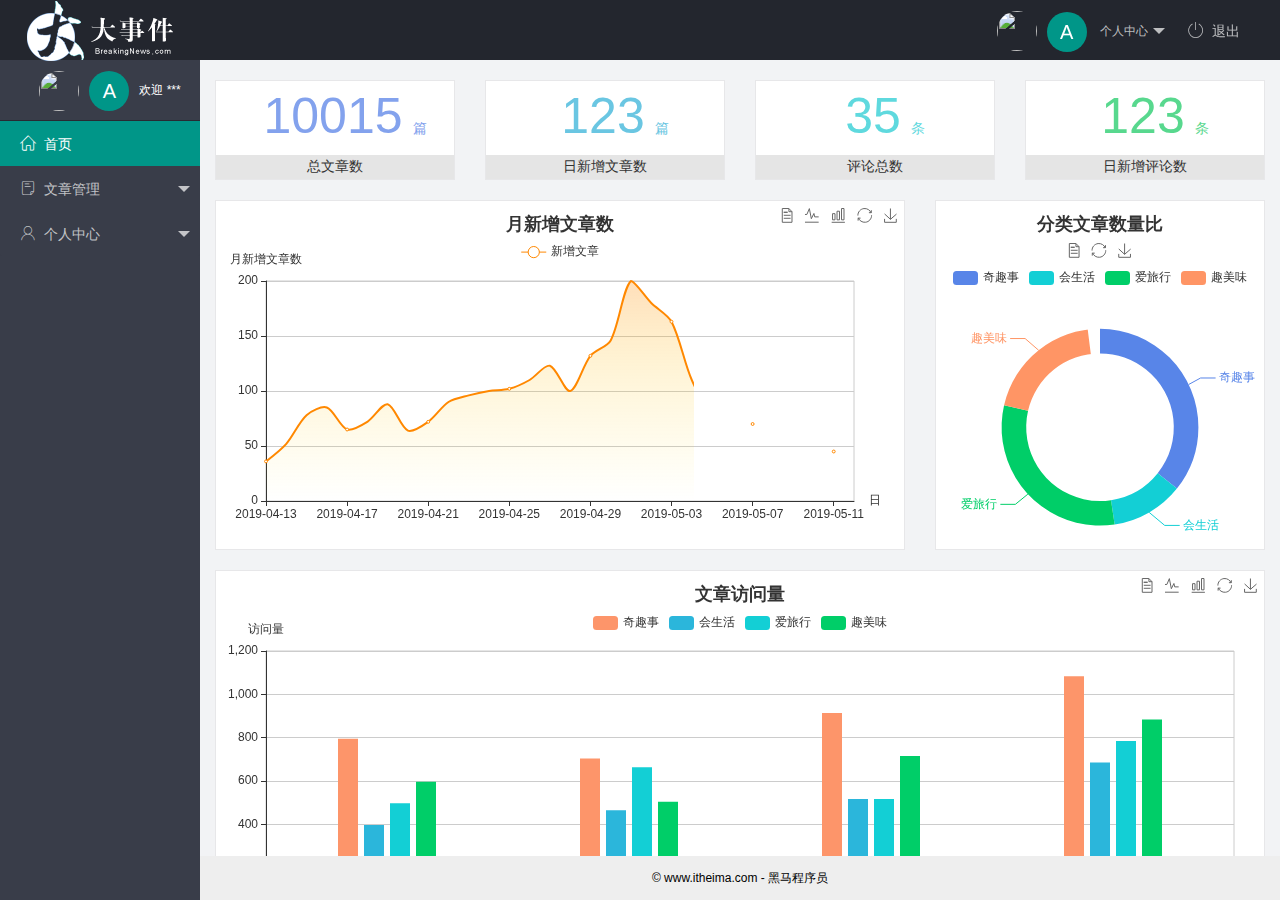
==== commit 5f47ec23: "完成" ====
--- a/index.html
+++ b/index.html
@@ -55,8 +55,8 @@
                             "></span>文章管理</a>
                         <dl class="layui-nav-child">
                             <dd><a href="/article/art_cate.html" target="fm"><i class="layui-icon layui-icon-app"></i>文章类别</a></dd>
-                            <dd><a href="javascript:;"><i class="layui-icon layui-icon-app"></i>文章列表</a></dd>
-                            <dd><a href="javascript:;"><i class="layui-icon layui-icon-app"></i>发布文章</a></dd>
+                            <dd><a href="/article/art_list.html" target="fm"><i class="layui-icon layui-icon-app"></i>文章列表</a></dd>
+                            <dd><a href="/article/art_pub.html" target="fm"><i class="layui-icon layui-icon-app"></i>发布文章</a></dd>
                         </dl>
                     </li>
                     <li class="layui-nav-item">
